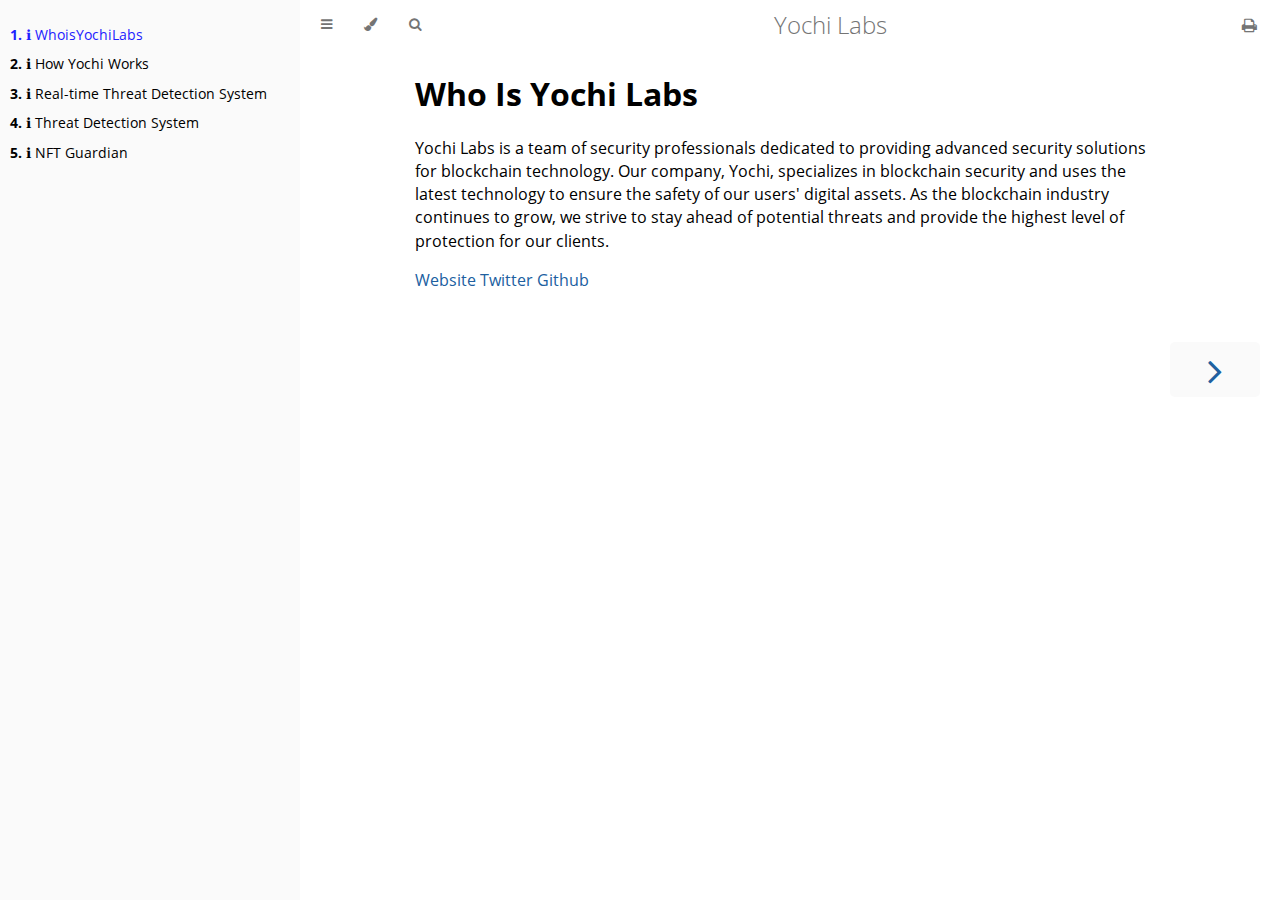
==== docs/index.html @ 5a934651 "rename as docs" ====
<!DOCTYPE HTML>
<html lang="en" class="sidebar-visible no-js light">
    <head>
        <!-- Book generated using mdBook -->
        <meta charset="UTF-8">
        <title>ℹ WhoisYochiLabs - Yochi Labs</title>


        <!-- Custom HTML head -->
        
        <meta name="description" content="">
        <meta name="viewport" content="width=device-width, initial-scale=1">
        <meta name="theme-color" content="#ffffff" />

        <link rel="icon" href="favicon.svg">
        <link rel="shortcut icon" href="favicon.png">
        <link rel="stylesheet" href="css/variables.css">
        <link rel="stylesheet" href="css/general.css">
        <link rel="stylesheet" href="css/chrome.css">
        <link rel="stylesheet" href="css/print.css" media="print">

        <!-- Fonts -->
        <link rel="stylesheet" href="FontAwesome/css/font-awesome.css">
        <link rel="stylesheet" href="fonts/fonts.css">

        <!-- Highlight.js Stylesheets -->
        <link rel="stylesheet" href="highlight.css">
        <link rel="stylesheet" href="tomorrow-night.css">
        <link rel="stylesheet" href="ayu-highlight.css">

        <!-- Custom theme stylesheets -->

    </head>
    <body>
        <!-- Provide site root to javascript -->
        <script>
            var path_to_root = "";
            var default_theme = window.matchMedia("(prefers-color-scheme: dark)").matches ? "navy" : "light";
        </script>

        <!-- Work around some values being stored in localStorage wrapped in quotes -->
        <script>
            try {
                var theme = localStorage.getItem('mdbook-theme');
                var sidebar = localStorage.getItem('mdbook-sidebar');

                if (theme.startsWith('"') && theme.endsWith('"')) {
                    localStorage.setItem('mdbook-theme', theme.slice(1, theme.length - 1));
                }

                if (sidebar.startsWith('"') && sidebar.endsWith('"')) {
                    localStorage.setItem('mdbook-sidebar', sidebar.slice(1, sidebar.length - 1));
                }
            } catch (e) { }
        </script>

        <!-- Set the theme before any content is loaded, prevents flash -->
        <script>
            var theme;
            try { theme = localStorage.getItem('mdbook-theme'); } catch(e) { }
            if (theme === null || theme === undefined) { theme = default_theme; }
            var html = document.querySelector('html');
            html.classList.remove('no-js')
            html.classList.remove('light')
            html.classList.add(theme);
            html.classList.add('js');
        </script>

        <!-- Hide / unhide sidebar before it is displayed -->
        <script>
            var html = document.querySelector('html');
            var sidebar = 'hidden';
            if (document.body.clientWidth >= 1080) {
                try { sidebar = localStorage.getItem('mdbook-sidebar'); } catch(e) { }
                sidebar = sidebar || 'visible';
            }
            html.classList.remove('sidebar-visible');
            html.classList.add("sidebar-" + sidebar);
        </script>

        <nav id="sidebar" class="sidebar" aria-label="Table of contents">
            <div class="sidebar-scrollbox">
                <ol class="chapter"><li class="chapter-item expanded "><a href="WhoIsYoChiLabs.html" class="active"><strong aria-hidden="true">1.</strong> ℹ WhoisYochiLabs</a></li><li class="chapter-item expanded "><a href="HowYochiWorks.html"><strong aria-hidden="true">2.</strong> ℹ How Yochi Works</a></li><li class="chapter-item expanded "><a href="ThreatDetectionSystem.html"><strong aria-hidden="true">3.</strong> ℹ Real-time Threat Detection System</a></li><li class="chapter-item expanded "><a href="ThreatDetectionSystem.html"><strong aria-hidden="true">4.</strong> ℹ Threat Detection System</a></li><li class="chapter-item expanded "><a href="NFTGuardian.html"><strong aria-hidden="true">5.</strong> ℹ NFT Guardian</a></li></ol>
            </div>
            <div id="sidebar-resize-handle" class="sidebar-resize-handle"></div>
        </nav>

        <div id="page-wrapper" class="page-wrapper">

            <div class="page">
                                <div id="menu-bar-hover-placeholder"></div>
                <div id="menu-bar" class="menu-bar sticky bordered">
                    <div class="left-buttons">
                        <button id="sidebar-toggle" class="icon-button" type="button" title="Toggle Table of Contents" aria-label="Toggle Table of Contents" aria-controls="sidebar">
                            <i class="fa fa-bars"></i>
                        </button>
                        <button id="theme-toggle" class="icon-button" type="button" title="Change theme" aria-label="Change theme" aria-haspopup="true" aria-expanded="false" aria-controls="theme-list">
                            <i class="fa fa-paint-brush"></i>
                        </button>
                        <ul id="theme-list" class="theme-popup" aria-label="Themes" role="menu">
                            <li role="none"><button role="menuitem" class="theme" id="light">Light</button></li>
                            <li role="none"><button role="menuitem" class="theme" id="rust">Rust</button></li>
                            <li role="none"><button role="menuitem" class="theme" id="coal">Coal</button></li>
                            <li role="none"><button role="menuitem" class="theme" id="navy">Navy</button></li>
                            <li role="none"><button role="menuitem" class="theme" id="ayu">Ayu</button></li>
                        </ul>
                        <button id="search-toggle" class="icon-button" type="button" title="Search. (Shortkey: s)" aria-label="Toggle Searchbar" aria-expanded="false" aria-keyshortcuts="S" aria-controls="searchbar">
                            <i class="fa fa-search"></i>
                        </button>
                    </div>

                    <h1 class="menu-title">Yochi Labs</h1>

                    <div class="right-buttons">
                        <a href="print.html" title="Print this book" aria-label="Print this book">
                            <i id="print-button" class="fa fa-print"></i>
                        </a>

                    </div>
                </div>

                <div id="search-wrapper" class="hidden">
                    <form id="searchbar-outer" class="searchbar-outer">
                        <input type="search" id="searchbar" name="searchbar" placeholder="Search this book ..." aria-controls="searchresults-outer" aria-describedby="searchresults-header">
                    </form>
                    <div id="searchresults-outer" class="searchresults-outer hidden">
                        <div id="searchresults-header" class="searchresults-header"></div>
                        <ul id="searchresults">
                        </ul>
                    </div>
                </div>

                <!-- Apply ARIA attributes after the sidebar and the sidebar toggle button are added to the DOM -->
                <script>
                    document.getElementById('sidebar-toggle').setAttribute('aria-expanded', sidebar === 'visible');
                    document.getElementById('sidebar').setAttribute('aria-hidden', sidebar !== 'visible');
                    Array.from(document.querySelectorAll('#sidebar a')).forEach(function(link) {
                        link.setAttribute('tabIndex', sidebar === 'visible' ? 0 : -1);
                    });
                </script>

                <div id="content" class="content">
                    <main>
                        <h1 id="who-is-yochi-labs"><a class="header" href="#who-is-yochi-labs">Who Is Yochi Labs</a></h1>
<p>Yochi Labs is a team of security professionals dedicated to providing advanced security solutions for blockchain technology. Our company, Yochi, specializes in blockchain security and uses the latest technology to ensure the safety of our users' digital assets. As the blockchain industry continues to grow, we strive to stay ahead of potential threats and provide the highest level of protection for our clients.</p>
<p><a href="http://www.yochilabs.com">Website</a>
<a href="http://www.yochilabs.com">Twitter</a>
<a href="https://github.com/Yochi-Labs">Github</a></p>

                    </main>

                    <nav class="nav-wrapper" aria-label="Page navigation">
                        <!-- Mobile navigation buttons -->

                            <a rel="next" href="HowYochiWorks.html" class="mobile-nav-chapters next" title="Next chapter" aria-label="Next chapter" aria-keyshortcuts="Right">
                                <i class="fa fa-angle-right"></i>
                            </a>

                        <div style="clear: both"></div>
                    </nav>
                </div>
            </div>

            <nav class="nav-wide-wrapper" aria-label="Page navigation">

                    <a rel="next" href="HowYochiWorks.html" class="nav-chapters next" title="Next chapter" aria-label="Next chapter" aria-keyshortcuts="Right">
                        <i class="fa fa-angle-right"></i>
                    </a>
            </nav>

        </div>




        <script>
            window.playground_copyable = true;
        </script>


        <script src="elasticlunr.min.js"></script>
        <script src="mark.min.js"></script>
        <script src="searcher.js"></script>

        <script src="clipboard.min.js"></script>
        <script src="highlight.js"></script>
        <script src="book.js"></script>

        <!-- Custom JS scripts -->


    </body>
</html>
---- docs/css/variables.css ----
/* Globals */

:root {
    --sidebar-width: 300px;
    --page-padding: 15px;
    --content-max-width: 750px;
    --menu-bar-height: 50px;
    --mono-font: "Source Code Pro", Consolas, "Ubuntu Mono", Menlo, "DejaVu Sans Mono", monospace, monospace;
    --code-font-size: 0.875em /* please adjust the ace font size accordingly in editor.js */
}

/* Themes */

.ayu {
    --bg: hsl(210, 25%, 8%);
    --fg: #c5c5c5;

    --sidebar-bg: #14191f;
    --sidebar-fg: #c8c9db;
    --sidebar-non-existant: #5c6773;
    --sidebar-active: #ffb454;
    --sidebar-spacer: #2d334f;

    --scrollbar: var(--sidebar-fg);

    --icons: #737480;
    --icons-hover: #b7b9cc;

    --links: #0096cf;

    --inline-code-color: #ffb454;

    --theme-popup-bg: #14191f;
    --theme-popup-border: #5c6773;
    --theme-hover: #191f26;

    --quote-bg: hsl(226, 15%, 17%);
    --quote-border: hsl(226, 15%, 22%);

    --table-border-color: hsl(210, 25%, 13%);
    --table-header-bg: hsl(210, 25%, 28%);
    --table-alternate-bg: hsl(210, 25%, 11%);

    --searchbar-border-color: #848484;
    --searchbar-bg: #424242;
    --searchbar-fg: #fff;
    --searchbar-shadow-color: #d4c89f;
    --searchresults-header-fg: #666;
    --searchresults-border-color: #888;
    --searchresults-li-bg: #252932;
    --search-mark-bg: #e3b171;
}

.coal {
    --bg: hsl(200, 7%, 8%);
    --fg: #98a3ad;

    --sidebar-bg: #292c2f;
    --sidebar-fg: #a1adb8;
    --sidebar-non-existant: #505254;
    --sidebar-active: #3473ad;
    --sidebar-spacer: #393939;

    --scrollbar: var(--sidebar-fg);

    --icons: #43484d;
    --icons-hover: #b3c0cc;

    --links: #2b79a2;

    --inline-code-color: #c5c8c6;

    --theme-popup-bg: #141617;
    --theme-popup-border: #43484d;
    --theme-hover: #1f2124;

    --quote-bg: hsl(234, 21%, 18%);
    --quote-border: hsl(234, 21%, 23%);

    --table-border-color: hsl(200, 7%, 13%);
    --table-header-bg: hsl(200, 7%, 28%);
    --table-alternate-bg: hsl(200, 7%, 11%);

    --searchbar-border-color: #aaa;
    --searchbar-bg: #b7b7b7;
    --searchbar-fg: #000;
    --searchbar-shadow-color: #aaa;
    --searchresults-header-fg: #666;
    --searchresults-border-color: #98a3ad;
    --searchresults-li-bg: #2b2b2f;
    --search-mark-bg: #355c7d;
}

.light {
    --bg: hsl(0, 0%, 100%);
    --fg: hsl(0, 0%, 0%);

    --sidebar-bg: #fafafa;
    --sidebar-fg: hsl(0, 0%, 0%);
    --sidebar-non-existant: #aaaaaa;
    --sidebar-active: #1f1fff;
    --sidebar-spacer: #f4f4f4;

    --scrollbar: #8F8F8F;

    --icons: #747474;
    --icons-hover: #000000;

    --links: #20609f;

    --inline-code-color: #301900;

    --theme-popup-bg: #fafafa;
    --theme-popup-border: #cccccc;
    --theme-hover: #e6e6e6;

    --quote-bg: hsl(197, 37%, 96%);
    --quote-border: hsl(197, 37%, 91%);

    --table-border-color: hsl(0, 0%, 95%);
    --table-header-bg: hsl(0, 0%, 80%);
    --table-alternate-bg: hsl(0, 0%, 97%);

    --searchbar-border-color: #aaa;
    --searchbar-bg: #fafafa;
    --searchbar-fg: #000;
    --searchbar-shadow-color: #aaa;
    --searchresults-header-fg: #666;
    --searchresults-border-color: #888;
    --searchresults-li-bg: #e4f2fe;
    --search-mark-bg: #a2cff5;
}

.navy {
    --bg: hsl(226, 23%, 11%);
    --fg: #bcbdd0;

    --sidebar-bg: #282d3f;
    --sidebar-fg: #c8c9db;
    --sidebar-non-existant: #505274;
    --sidebar-active: #2b79a2;
    --sidebar-spacer: #2d334f;

    --scrollbar: var(--sidebar-fg);

    --icons: #737480;
    --icons-hover: #b7b9cc;

    --links: #2b79a2;

    --inline-code-color: #c5c8c6;

    --theme-popup-bg: #161923;
    --theme-popup-border: #737480;
    --theme-hover: #282e40;

    --quote-bg: hsl(226, 15%, 17%);
    --quote-border: hsl(226, 15%, 22%);

    --table-border-color: hsl(226, 23%, 16%);
    --table-header-bg: hsl(226, 23%, 31%);
    --table-alternate-bg: hsl(226, 23%, 14%);

    --searchbar-border-color: #aaa;
    --searchbar-bg: #aeaec6;
    --searchbar-fg: #000;
    --searchbar-shadow-color: #aaa;
    --searchresults-header-fg: #5f5f71;
    --searchresults-border-color: #5c5c68;
    --searchresults-li-bg: #242430;
    --search-mark-bg: #a2cff5;
}

.rust {
    --bg: hsl(60, 9%, 87%);
    --fg: #262625;

    --sidebar-bg: #3b2e2a;
    --sidebar-fg: #c8c9db;
    --sidebar-non-existant: #505254;
    --sidebar-active: #e69f67;
    --sidebar-spacer: #45373a;

    --scrollbar: var(--sidebar-fg);

    --icons: #737480;
    --icons-hover: #262625;

    --links: #2b79a2;

    --inline-code-color: #6e6b5e;

    --theme-popup-bg: #e1e1db;
    --theme-popup-border: #b38f6b;
    --theme-hover: #99908a;

    --quote-bg: hsl(60, 5%, 75%);
    --quote-border: hsl(60, 5%, 70%);

    --table-border-color: hsl(60, 9%, 82%);
    --table-header-bg: #b3a497;
    --table-alternate-bg: hsl(60, 9%, 84%);

    --searchbar-border-color: #aaa;
    --searchbar-bg: #fafafa;
    --searchbar-fg: #000;
    --searchbar-shadow-color: #aaa;
    --searchresults-header-fg: #666;
    --searchresults-border-color: #888;
    --searchresults-li-bg: #dec2a2;
    --search-mark-bg: #e69f67;
}

@media (prefers-color-scheme: dark) {
    .light.no-js {
        --bg: hsl(200, 7%, 8%);
        --fg: #98a3ad;

        --sidebar-bg: #292c2f;
        --sidebar-fg: #a1adb8;
        --sidebar-non-existant: #505254;
        --sidebar-active: #3473ad;
        --sidebar-spacer: #393939;

        --scrollbar: var(--sidebar-fg);

        --icons: #43484d;
        --icons-hover: #b3c0cc;

        --links: #2b79a2;

        --inline-code-color: #c5c8c6;

        --theme-popup-bg: #141617;
        --theme-popup-border: #43484d;
        --theme-hover: #1f2124;

        --quote-bg: hsl(234, 21%, 18%);
        --quote-border: hsl(234, 21%, 23%);

        --table-border-color: hsl(200, 7%, 13%);
        --table-header-bg: hsl(200, 7%, 28%);
        --table-alternate-bg: hsl(200, 7%, 11%);

        --searchbar-border-color: #aaa;
        --searchbar-bg: #b7b7b7;
        --searchbar-fg: #000;
        --searchbar-shadow-color: #aaa;
        --searchresults-header-fg: #666;
        --searchresults-border-color: #98a3ad;
        --searchresults-li-bg: #2b2b2f;
        --search-mark-bg: #355c7d;
    }
}
---- docs/css/general.css ----
/* Base styles and content styles */

@import 'variables.css';

:root {
    /* Browser default font-size is 16px, this way 1 rem = 10px */
    font-size: 62.5%;
}

html {
    font-family: "Open Sans", sans-serif;
    color: var(--fg);
    background-color: var(--bg);
    text-size-adjust: none;
    -webkit-text-size-adjust: none;
}

body {
    margin: 0;
    font-size: 1.6rem;
    overflow-x: hidden;
}

code {
    font-family: var(--mono-font) !important;
    font-size: var(--code-font-size);
}

/* make long words/inline code not x overflow */
main {
    overflow-wrap: break-word;
}

/* make wide tables scroll if they overflow */
.table-wrapper {
    overflow-x: auto;
}

/* Don't change font size in headers. */
h1 code, h2 code, h3 code, h4 code, h5 code, h6 code {
    font-size: unset;
}

.left { float: left; }
.right { float: right; }
.boring { opacity: 0.6; }
.hide-boring .boring { display: none; }
.hidden { display: none !important; }

h2, h3 { margin-top: 2.5em; }
h4, h5 { margin-top: 2em; }

.header + .header h3,
.header + .header h4,
.header + .header h5 {
    margin-top: 1em;
}

h1:target::before,
h2:target::before,
h3:target::before,
h4:target::before,
h5:target::before,
h6:target::before {
    display: inline-block;
    content: "»";
    margin-left: -30px;
    width: 30px;
}

/* This is broken on Safari as of version 14, but is fixed
   in Safari Technology Preview 117 which I think will be Safari 14.2.
   https://bugs.webkit.org/show_bug.cgi?id=218076
*/
:target {
    scroll-margin-top: calc(var(--menu-bar-height) + 0.5em);
}

.page {
    outline: 0;
    padding: 0 var(--page-padding);
    margin-top: calc(0px - var(--menu-bar-height)); /* Compensate for the #menu-bar-hover-placeholder */
}
.page-wrapper {
    box-sizing: border-box;
}
.js:not(.sidebar-resizing) .page-wrapper {
    transition: margin-left 0.3s ease, transform 0.3s ease; /* Animation: slide away */
}

.content {
    overflow-y: auto;
    padding: 0 5px 50px 5px;
}
.content main {
    margin-left: auto;
    margin-right: auto;
    max-width: var(--content-max-width);
}
.content p { line-height: 1.45em; }
.content ol { line-height: 1.45em; }
.content ul { line-height: 1.45em; }
.content a { text-decoration: none; }
.content a:hover { text-decoration: underline; }
.content img, .content video { max-width: 100%; }
.content .header:link,
.content .header:visited {
    color: var(--fg);
}
.content .header:link,
.content .header:visited:hover {
    text-decoration: none;
}

table {
    margin: 0 auto;
    border-collapse: collapse;
}
table td {
    padding: 3px 20px;
    border: 1px var(--table-border-color) solid;
}
table thead {
    background: var(--table-header-bg);
}
table thead td {
    font-weight: 700;
    border: none;
}
table thead th {
    padding: 3px 20px;
}
table thead tr {
    border: 1px var(--table-header-bg) solid;
}
/* Alternate background colors for rows */
table tbody tr:nth-child(2n) {
    background: var(--table-alternate-bg);
}


blockquote {
    margin: 20px 0;
    padding: 0 20px;
    color: var(--fg);
    background-color: var(--quote-bg);
    border-top: .1em solid var(--quote-border);
    border-bottom: .1em solid var(--quote-border);
}

kbd {
    background-color: var(--table-border-color);
    border-radius: 4px;
    border: solid 1px var(--theme-popup-border);
    box-shadow: inset 0 -1px 0 var(--theme-hover);
    display: inline-block;
    font-size: var(--code-font-size);
    font-family: var(--mono-font);
    line-height: 10px;
    padding: 4px 5px;
    vertical-align: middle;
}

:not(.footnote-definition) + .footnote-definition,
.footnote-definition + :not(.footnote-definition) {
    margin-top: 2em;
}
.footnote-definition {
    font-size: 0.9em;
    margin: 0.5em 0;
}
.footnote-definition p {
    display: inline;
}

.tooltiptext {
    position: absolute;
    visibility: hidden;
    color: #fff;
    background-color: #333;
    transform: translateX(-50%); /* Center by moving tooltip 50% of its width left */
    left: -8px; /* Half of the width of the icon */
    top: -35px;
    font-size: 0.8em;
    text-align: center;
    border-radius: 6px;
    padding: 5px 8px;
    margin: 5px;
    z-index: 1000;
}
.tooltipped .tooltiptext {
    visibility: visible;
}

.chapter li.part-title {
    color: var(--sidebar-fg);
    margin: 5px 0px;
    font-weight: bold;
}

.result-no-output {
    font-style: italic;
}
---- docs/css/chrome.css ----
/* CSS for UI elements (a.k.a. chrome) */

@import 'variables.css';

::-webkit-scrollbar {
    background: var(--bg);
}
::-webkit-scrollbar-thumb {
    background: var(--scrollbar);
}
html {
    scrollbar-color: var(--scrollbar) var(--bg);
}
#searchresults a,
.content a:link,
a:visited,
a > .hljs {
    color: var(--links);
}

/* Menu Bar */

#menu-bar,
#menu-bar-hover-placeholder {
    z-index: 101;
    margin: auto calc(0px - var(--page-padding));
}
#menu-bar {
    position: relative;
    display: flex;
    flex-wrap: wrap;
    background-color: var(--bg);
    border-bottom-color: var(--bg);
    border-bottom-width: 1px;
    border-bottom-style: solid;
}
#menu-bar.sticky,
.js #menu-bar-hover-placeholder:hover + #menu-bar,
.js #menu-bar:hover,
.js.sidebar-visible #menu-bar {
    position: -webkit-sticky;
    position: sticky;
    top: 0 !important;
}
#menu-bar-hover-placeholder {
    position: sticky;
    position: -webkit-sticky;
    top: 0;
    height: var(--menu-bar-height);
}
#menu-bar.bordered {
    border-bottom-color: var(--table-border-color);
}
#menu-bar i, #menu-bar .icon-button {
    position: relative;
    padding: 0 8px;
    z-index: 10;
    line-height: var(--menu-bar-height);
    cursor: pointer;
    transition: color 0.5s;
}
@media only screen and (max-width: 420px) {
    #menu-bar i, #menu-bar .icon-button {
        padding: 0 5px;
    }
}

.icon-button {
    border: none;
    background: none;
    padding: 0;
    color: inherit;
}
.icon-button i {
    margin: 0;
}

.right-buttons {
    margin: 0 15px;
}
.right-buttons a {
    text-decoration: none;
}

.left-buttons {
    display: flex;
    margin: 0 5px;
}
.no-js .left-buttons {
    display: none;
}

.menu-title {
    display: inline-block;
    font-weight: 200;
    font-size: 2.4rem;
    line-height: var(--menu-bar-height);
    text-align: center;
    margin: 0;
    flex: 1;
    white-space: nowrap;
    overflow: hidden;
    text-overflow: ellipsis;
}
.js .menu-title {
    cursor: pointer;
}

.menu-bar,
.menu-bar:visited,
.nav-chapters,
.nav-chapters:visited,
.mobile-nav-chapters,
.mobile-nav-chapters:visited,
.menu-bar .icon-button,
.menu-bar a i {
    color: var(--icons);
}

.menu-bar i:hover,
.menu-bar .icon-button:hover,
.nav-chapters:hover,
.mobile-nav-chapters i:hover {
    color: var(--icons-hover);
}

/* Nav Icons */

.nav-chapters {
    font-size: 2.5em;
    text-align: center;
    text-decoration: none;

    position: fixed;
    top: 0;
    bottom: 0;
    margin: 0;
    max-width: 150px;
    min-width: 90px;

    display: flex;
    justify-content: center;
    align-content: center;
    flex-direction: column;

    transition: color 0.5s, background-color 0.5s;
}

.nav-chapters:hover {
    text-decoration: none;
    background-color: var(--theme-hover);
    transition: background-color 0.15s, color 0.15s;
}

.nav-wrapper {
    margin-top: 50px;
    display: none;
}

.mobile-nav-chapters {
    font-size: 2.5em;
    text-align: center;
    text-decoration: none;
    width: 90px;
    border-radius: 5px;
    background-color: var(--sidebar-bg);
}

.previous {
    float: left;
}

.next {
    float: right;
    right: var(--page-padding);
}

@media only screen and (max-width: 1080px) {
    .nav-wide-wrapper { display: none; }
    .nav-wrapper { display: block; }
}

@media only screen and (max-width: 1380px) {
    .sidebar-visible .nav-wide-wrapper { display: none; }
    .sidebar-visible .nav-wrapper { display: block; }
}

/* Inline code */

:not(pre) > .hljs {
    display: inline;
    padding: 0.1em 0.3em;
    border-radius: 3px;
}

:not(pre):not(a) > .hljs {
    color: var(--inline-code-color);
    overflow-x: initial;
}

a:hover > .hljs {
    text-decoration: underline;
}

pre {
    position: relative;
}
pre > .buttons {
    position: absolute;
    z-index: 100;
    right: 0px;
    top: 2px;
    margin: 0px;
    padding: 2px 0px;

    color: var(--sidebar-fg);
    cursor: pointer;
    visibility: hidden;
    opacity: 0;
    transition: visibility 0.1s linear, opacity 0.1s linear;
}
pre:hover > .buttons {
    visibility: visible;
    opacity: 1
}
pre > .buttons :hover {
    color: var(--sidebar-active);
    border-color: var(--icons-hover);
    background-color: var(--theme-hover);
}
pre > .buttons i {
    margin-left: 8px;
}
pre > .buttons button {
    cursor: inherit;
    margin: 0px 5px;
    padding: 3px 5px;
    font-size: 14px;

    border-style: solid;
    border-width: 1px;
    border-radius: 4px;
    border-color: var(--icons);
    background-color: var(--theme-popup-bg);
    transition: 100ms;
    transition-property: color,border-color,background-color;
    color: var(--icons);
}
@media (pointer: coarse) {
    pre > .buttons button {
        /* On mobile, make it easier to tap buttons. */
        padding: 0.3rem 1rem;
    }
}
pre > code {
    padding: 1rem;
}

/* FIXME: ACE editors overlap their buttons because ACE does absolute
   positioning within the code block which breaks padding. The only solution I
   can think of is to move the padding to the outer pre tag (or insert a div
   wrapper), but that would require fixing a whole bunch of CSS rules.
*/
.hljs.ace_editor {
  padding: 0rem 0rem;
}

pre > .result {
    margin-top: 10px;
}

/* Search */

#searchresults a {
    text-decoration: none;
}

mark {
    border-radius: 2px;
    padding: 0 3px 1px 3px;
    margin: 0 -3px -1px -3px;
    background-color: var(--search-mark-bg);
    transition: background-color 300ms linear;
    cursor: pointer;
}

mark.fade-out {
    background-color: rgba(0,0,0,0) !important;
    cursor: auto;
}

.searchbar-outer {
    margin-left: auto;
    margin-right: auto;
    max-width: var(--content-max-width);
}

#searchbar {
    width: 100%;
    margin: 5px auto 0px auto;
    padding: 10px 16px;
    transition: box-shadow 300ms ease-in-out;
    border: 1px solid var(--searchbar-border-color);
    border-radius: 3px;
    background-color: var(--searchbar-bg);
    color: var(--searchbar-fg);
}
#searchbar:focus,
#searchbar.active {
    box-shadow: 0 0 3px var(--searchbar-shadow-color);
}

.searchresults-header {
    font-weight: bold;
    font-size: 1em;
    padding: 18px 0 0 5px;
    color: var(--searchresults-header-fg);
}

.searchresults-outer {
    margin-left: auto;
    margin-right: auto;
    max-width: var(--content-max-width);
    border-bottom: 1px dashed var(--searchresults-border-color);
}

ul#searchresults {
    list-style: none;
    padding-left: 20px;
}
ul#searchresults li {
    margin: 10px 0px;
    padding: 2px;
    border-radius: 2px;
}
ul#searchresults li.focus {
    background-color: var(--searchresults-li-bg);
}
ul#searchresults span.teaser {
    display: block;
    clear: both;
    margin: 5px 0 0 20px;
    font-size: 0.8em;
}
ul#searchresults span.teaser em {
    font-weight: bold;
    font-style: normal;
}

/* Sidebar */

.sidebar {
    position: fixed;
    left: 0;
    top: 0;
    bottom: 0;
    width: var(--sidebar-width);
    font-size: 0.875em;
    box-sizing: border-box;
    -webkit-overflow-scrolling: touch;
    overscroll-behavior-y: contain;
    background-color: var(--sidebar-bg);
    color: var(--sidebar-fg);
}
.sidebar-resizing {
    -moz-user-select: none;
    -webkit-user-select: none;
    -ms-user-select: none;
    user-select: none;
}
.js:not(.sidebar-resizing) .sidebar {
    transition: transform 0.3s; /* Animation: slide away */
}
.sidebar code {
    line-height: 2em;
}
.sidebar .sidebar-scrollbox {
    overflow-y: auto;
    position: absolute;
    top: 0;
    bottom: 0;
    left: 0;
    right: 0;
    padding: 10px 10px;
}
.sidebar .sidebar-resize-handle {
    position: absolute;
    cursor: col-resize;
    width: 0;
    right: 0;
    top: 0;
    bottom: 0;
}
.js .sidebar .sidebar-resize-handle {
    cursor: col-resize;
    width: 5px;
}
.sidebar-hidden .sidebar {
    transform: translateX(calc(0px - var(--sidebar-width)));
}
.sidebar::-webkit-scrollbar {
    background: var(--sidebar-bg);
}
.sidebar::-webkit-scrollbar-thumb {
    background: var(--scrollbar);
}

.sidebar-visible .page-wrapper {
    transform: translateX(var(--sidebar-width));
}
@media only screen and (min-width: 620px) {
    .sidebar-visible .page-wrapper {
        transform: none;
        margin-left: var(--sidebar-width);
    }
}

.chapter {
    list-style: none outside none;
    padding-left: 0;
    line-height: 2.2em;
}

.chapter ol {
    width: 100%;
}

.chapter li {
    display: flex;
    color: var(--sidebar-non-existant);
}
.chapter li a {
    display: block;
    padding: 0;
    text-decoration: none;
    color: var(--sidebar-fg);
}

.chapter li a:hover {
    color: var(--sidebar-active);
}

.chapter li a.active {
    color: var(--sidebar-active);
}

.chapter li > a.toggle {
    cursor: pointer;
    display: block;
    margin-left: auto;
    padding: 0 10px;
    user-select: none;
    opacity: 0.68;
}

.chapter li > a.toggle div {
    transition: transform 0.5s;
}

/* collapse the section */
.chapter li:not(.expanded) + li > ol {
    display: none;
}

.chapter li.chapter-item {
    line-height: 1.5em;
    margin-top: 0.6em;
}

.chapter li.expanded > a.toggle div {
    transform: rotate(90deg);
}

.spacer {
    width: 100%;
    height: 3px;
    margin: 5px 0px;
}
.chapter .spacer {
    background-color: var(--sidebar-spacer);
}

@media (-moz-touch-enabled: 1), (pointer: coarse) {
    .chapter li a { padding: 5px 0; }
    .spacer { margin: 10px 0; }
}

.section {
    list-style: none outside none;
    padding-left: 20px;
    line-height: 1.9em;
}

/* Theme Menu Popup */

.theme-popup {
    position: absolute;
    left: 10px;
    top: var(--menu-bar-height);
    z-index: 1000;
    border-radius: 4px;
    font-size: 0.7em;
    color: var(--fg);
    background: var(--theme-popup-bg);
    border: 1px solid var(--theme-popup-border);
    margin: 0;
    padding: 0;
    list-style: none;
    display: none;
    /* Don't let the children's background extend past the rounded corners. */
    overflow: hidden;
}
.theme-popup .default {
    color: var(--icons);
}
.theme-popup .theme {
    width: 100%;
    border: 0;
    margin: 0;
    padding: 2px 20px;
    line-height: 25px;
    white-space: nowrap;
    text-align: left;
    cursor: pointer;
    color: inherit;
    background: inherit;
    font-size: inherit;
}
.theme-popup .theme:hover {
    background-color: var(--theme-hover);
}

.theme-selected::before {
    display: inline-block;
    content: "✓";
    margin-left: -14px;
    width: 14px;
}
---- docs/css/print.css ----
#sidebar,
#menu-bar,
.nav-chapters,
.mobile-nav-chapters {
    display: none;
}

#page-wrapper.page-wrapper {
    transform: none;
    margin-left: 0px;
    overflow-y: initial;
}

#content {
    max-width: none;
    margin: 0;
    padding: 0;
}

.page {
    overflow-y: initial;
}

code {
    background-color: #666666;
    border-radius: 5px;

    /* Force background to be printed in Chrome */
    -webkit-print-color-adjust: exact;
}

pre > .buttons {
    z-index: 2;
}

a, a:visited, a:active, a:hover {
    color: #4183c4;
    text-decoration: none;
}

h1, h2, h3, h4, h5, h6 {
    page-break-inside: avoid;
    page-break-after: avoid;
}

pre, code {
    page-break-inside: avoid;
    white-space: pre-wrap;
}

.fa {
    display: none !important;
}
---- docs/fonts/fonts.css ----
/* Open Sans is licensed under the Apache License, Version 2.0. See http://www.apache.org/licenses/LICENSE-2.0 */
/* Source Code Pro is under the Open Font License. See https://scripts.sil.org/cms/scripts/page.php?site_id=nrsi&id=OFL */

/* open-sans-300 - latin_vietnamese_latin-ext_greek-ext_greek_cyrillic-ext_cyrillic */
@font-face {
  font-family: 'Open Sans';
  font-style: normal;
  font-weight: 300;
  src: local('Open Sans Light'), local('OpenSans-Light'),
       url('open-sans-v17-all-charsets-300.woff2') format('woff2');
}

/* open-sans-300italic - latin_vietnamese_latin-ext_greek-ext_greek_cyrillic-ext_cyrillic */
@font-face {
  font-family: 'Open Sans';
  font-style: italic;
  font-weight: 300;
  src: local('Open Sans Light Italic'), local('OpenSans-LightItalic'),
       url('open-sans-v17-all-charsets-300italic.woff2') format('woff2');
}

/* open-sans-regular - latin_vietnamese_latin-ext_greek-ext_greek_cyrillic-ext_cyrillic */
@font-face {
  font-family: 'Open Sans';
  font-style: normal;
  font-weight: 400;
  src: local('Open Sans Regular'), local('OpenSans-Regular'),
       url('open-sans-v17-all-charsets-regular.woff2') format('woff2');
}

/* open-sans-italic - latin_vietnamese_latin-ext_greek-ext_greek_cyrillic-ext_cyrillic */
@font-face {
  font-family: 'Open Sans';
  font-style: italic;
  font-weight: 400;
  src: local('Open Sans Italic'), local('OpenSans-Italic'),
       url('open-sans-v17-all-charsets-italic.woff2') format('woff2');
}

/* open-sans-600 - latin_vietnamese_latin-ext_greek-ext_greek_cyrillic-ext_cyrillic */
@font-face {
  font-family: 'Open Sans';
  font-style: normal;
  font-weight: 600;
  src: local('Open Sans SemiBold'), local('OpenSans-SemiBold'),
       url('open-sans-v17-all-charsets-600.woff2') format('woff2');
}

/* open-sans-600italic - latin_vietnamese_latin-ext_greek-ext_greek_cyrillic-ext_cyrillic */
@font-face {
  font-family: 'Open Sans';
  font-style: italic;
  font-weight: 600;
  src: local('Open Sans SemiBold Italic'), local('OpenSans-SemiBoldItalic'),
       url('open-sans-v17-all-charsets-600italic.woff2') format('woff2');
}

/* open-sans-700 - latin_vietnamese_latin-ext_greek-ext_greek_cyrillic-ext_cyrillic */
@font-face {
  font-family: 'Open Sans';
  font-style: normal;
  font-weight: 700;
  src: local('Open Sans Bold'), local('OpenSans-Bold'),
       url('open-sans-v17-all-charsets-700.woff2') format('woff2');
}

/* open-sans-700italic - latin_vietnamese_latin-ext_greek-ext_greek_cyrillic-ext_cyrillic */
@font-face {
  font-family: 'Open Sans';
  font-style: italic;
  font-weight: 700;
  src: local('Open Sans Bold Italic'), local('OpenSans-BoldItalic'),
       url('open-sans-v17-all-charsets-700italic.woff2') format('woff2');
}

/* open-sans-800 - latin_vietnamese_latin-ext_greek-ext_greek_cyrillic-ext_cyrillic */
@font-face {
  font-family: 'Open Sans';
  font-style: normal;
  font-weight: 800;
  src: local('Open Sans ExtraBold'), local('OpenSans-ExtraBold'),
       url('open-sans-v17-all-charsets-800.woff2') format('woff2');
}

/* open-sans-800italic - latin_vietnamese_latin-ext_greek-ext_greek_cyrillic-ext_cyrillic */
@font-face {
  font-family: 'Open Sans';
  font-style: italic;
  font-weight: 800;
  src: local('Open Sans ExtraBold Italic'), local('OpenSans-ExtraBoldItalic'),
       url('open-sans-v17-all-charsets-800italic.woff2') format('woff2');
}

/* source-code-pro-500 - latin_vietnamese_latin-ext_greek_cyrillic-ext_cyrillic */
@font-face {
  font-family: 'Source Code Pro';
  font-style: normal;
  font-weight: 500;
  src: url('source-code-pro-v11-all-charsets-500.woff2') format('woff2');
}
---- docs/highlight.css ----
/*
 * An increased contrast highlighting scheme loosely based on the
 * "Base16 Atelier Dune Light" theme by Bram de Haan
 * (http://atelierbram.github.io/syntax-highlighting/atelier-schemes/dune)
 * Original Base16 color scheme by Chris Kempson
 * (https://github.com/chriskempson/base16)
 */

/* Comment */
.hljs-comment,
.hljs-quote {
  color: #575757;
}

/* Red */
.hljs-variable,
.hljs-template-variable,
.hljs-attribute,
.hljs-tag,
.hljs-name,
.hljs-regexp,
.hljs-link,
.hljs-name,
.hljs-selector-id,
.hljs-selector-class {
  color: #d70025;
}

/* Orange */
.hljs-number,
.hljs-meta,
.hljs-built_in,
.hljs-builtin-name,
.hljs-literal,
.hljs-type,
.hljs-params {
  color: #b21e00;
}

/* Green */
.hljs-string,
.hljs-symbol,
.hljs-bullet {
  color: #008200;
}

/* Blue */
.hljs-title,
.hljs-section {
  color: #0030f2;
}

/* Purple */
.hljs-keyword,
.hljs-selector-tag {
  color: #9d00ec;
}

.hljs {
  display: block;
  overflow-x: auto;
  background: #f6f7f6;
  color: #000;
}

.hljs-emphasis {
  font-style: italic;
}

.hljs-strong {
  font-weight: bold;
}

.hljs-addition {
  color: #22863a;
  background-color: #f0fff4;
}

.hljs-deletion {
  color: #b31d28;
  background-color: #ffeef0;
}
---- docs/tomorrow-night.css ----
/* Tomorrow Night Theme */
/* http://jmblog.github.com/color-themes-for-google-code-highlightjs */
/* Original theme - https://github.com/chriskempson/tomorrow-theme */
/* http://jmblog.github.com/color-themes-for-google-code-highlightjs */

/* Tomorrow Comment */
.hljs-comment {
  color: #969896;
}

/* Tomorrow Red */
.hljs-variable,
.hljs-attribute,
.hljs-tag,
.hljs-regexp,
.ruby .hljs-constant,
.xml .hljs-tag .hljs-title,
.xml .hljs-pi,
.xml .hljs-doctype,
.html .hljs-doctype,
.css .hljs-id,
.css .hljs-class,
.css .hljs-pseudo {
  color: #cc6666;
}

/* Tomorrow Orange */
.hljs-number,
.hljs-preprocessor,
.hljs-pragma,
.hljs-built_in,
.hljs-literal,
.hljs-params,
.hljs-constant {
  color: #de935f;
}

/* Tomorrow Yellow */
.ruby .hljs-class .hljs-title,
.css .hljs-rule .hljs-attribute {
  color: #f0c674;
}

/* Tomorrow Green */
.hljs-string,
.hljs-value,
.hljs-inheritance,
.hljs-header,
.hljs-name,
.ruby .hljs-symbol,
.xml .hljs-cdata {
  color: #b5bd68;
}

/* Tomorrow Aqua */
.hljs-title,
.css .hljs-hexcolor {
  color: #8abeb7;
}

/* Tomorrow Blue */
.hljs-function,
.python .hljs-decorator,
.python .hljs-title,
.ruby .hljs-function .hljs-title,
.ruby .hljs-title .hljs-keyword,
.perl .hljs-sub,
.javascript .hljs-title,
.coffeescript .hljs-title {
  color: #81a2be;
}

/* Tomorrow Purple */
.hljs-keyword,
.javascript .hljs-function {
  color: #b294bb;
}

.hljs {
  display: block;
  overflow-x: auto;
  background: #1d1f21;
  color: #c5c8c6;
}

.coffeescript .javascript,
.javascript .xml,
.tex .hljs-formula,
.xml .javascript,
.xml .vbscript,
.xml .css,
.xml .hljs-cdata {
  opacity: 0.5;
}

.hljs-addition {
  color: #718c00;
}

.hljs-deletion {
  color: #c82829;
}
---- docs/ayu-highlight.css ----
/*
Based off of the Ayu theme
Original by Dempfi (https://github.com/dempfi/ayu)
*/

.hljs {
  display: block;
  overflow-x: auto;
  background: #191f26;
  color: #e6e1cf;
}

.hljs-comment,
.hljs-quote {
  color: #5c6773;
  font-style: italic;
}

.hljs-variable,
.hljs-template-variable,
.hljs-attribute,
.hljs-attr,
.hljs-regexp,
.hljs-link,
.hljs-selector-id,
.hljs-selector-class {
  color: #ff7733;
}

.hljs-number,
.hljs-meta,
.hljs-builtin-name,
.hljs-literal,
.hljs-type,
.hljs-params {
  color: #ffee99;
}

.hljs-string,
.hljs-bullet {
  color: #b8cc52;
}

.hljs-title,
.hljs-built_in,
.hljs-section {
  color: #ffb454;
}

.hljs-keyword,
.hljs-selector-tag,
.hljs-symbol {
  color: #ff7733;
}

.hljs-name {
    color: #36a3d9;
}

.hljs-tag {
    color: #00568d;
}

.hljs-emphasis {
  font-style: italic;
}

.hljs-strong {
  font-weight: bold;
}

.hljs-addition {
  color: #91b362;
}

.hljs-deletion {
  color: #d96c75;
}
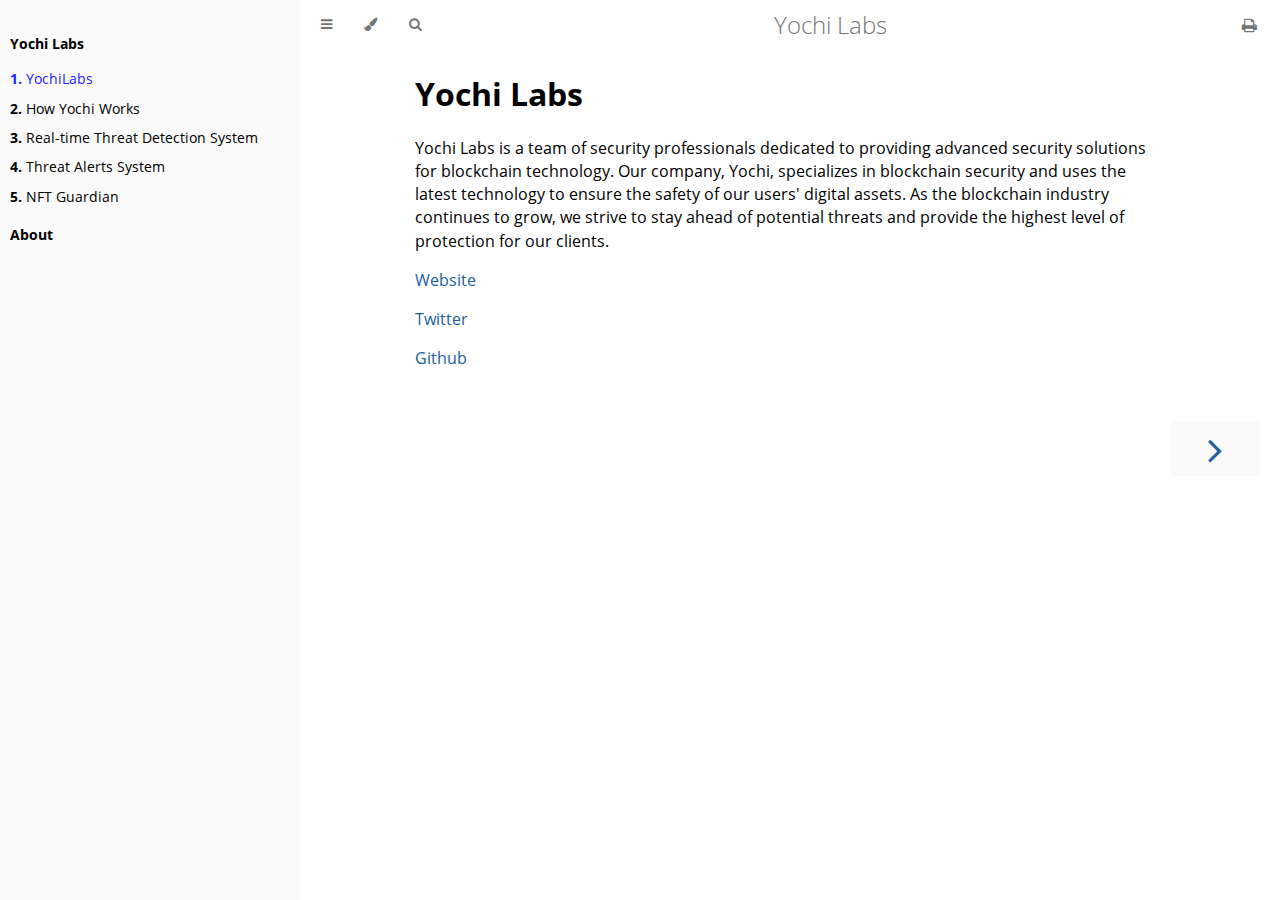
==== commit 5f40bc0e: "add ThreatAlertSystem" ====
--- a/docs/index.html
+++ b/docs/index.html
@@ -3,7 +3,7 @@
     <head>
         <!-- Book generated using mdBook -->
         <meta charset="UTF-8">
-        <title>ℹ WhoisYochiLabs - Yochi Labs</title>
+        <title>YochiLabs - Yochi Labs</title>
 
 
         <!-- Custom HTML head -->
@@ -80,7 +80,7 @@
 
         <nav id="sidebar" class="sidebar" aria-label="Table of contents">
             <div class="sidebar-scrollbox">
-                <ol class="chapter"><li class="chapter-item expanded "><a href="WhoIsYoChiLabs.html" class="active"><strong aria-hidden="true">1.</strong> ℹ WhoisYochiLabs</a></li><li class="chapter-item expanded "><a href="HowYochiWorks.html"><strong aria-hidden="true">2.</strong> ℹ How Yochi Works</a></li><li class="chapter-item expanded "><a href="ThreatDetectionSystem.html"><strong aria-hidden="true">3.</strong> ℹ Real-time Threat Detection System</a></li><li class="chapter-item expanded "><a href="ThreatDetectionSystem.html"><strong aria-hidden="true">4.</strong> ℹ Threat Detection System</a></li><li class="chapter-item expanded "><a href="NFTGuardian.html"><strong aria-hidden="true">5.</strong> ℹ NFT Guardian</a></li></ol>
+                <ol class="chapter"><li class="chapter-item expanded affix "><li class="part-title">Yochi Labs</li><li class="chapter-item expanded "><a href="WhoIsYoChiLabs.html" class="active"><strong aria-hidden="true">1.</strong> YochiLabs</a></li><li class="chapter-item expanded "><a href="HowYochiWorks.html"><strong aria-hidden="true">2.</strong> How Yochi Works</a></li><li class="chapter-item expanded "><a href="ThreatDetectionSystem.html"><strong aria-hidden="true">3.</strong> Real-time Threat Detection System</a></li><li class="chapter-item expanded "><a href="ThreatAlertsSystem.html"><strong aria-hidden="true">4.</strong> Threat Alerts System</a></li><li class="chapter-item expanded "><a href="NFTGuardian.html"><strong aria-hidden="true">5.</strong> NFT Guardian</a></li><li class="chapter-item expanded affix "><li class="part-title">About</li></ol>
             </div>
             <div id="sidebar-resize-handle" class="sidebar-resize-handle"></div>
         </nav>
@@ -141,11 +141,11 @@
 
                 <div id="content" class="content">
                     <main>
-                        <h1 id="who-is-yochi-labs"><a class="header" href="#who-is-yochi-labs">Who Is Yochi Labs</a></h1>
+                        <h1 id="yochi-labs"><a class="header" href="#yochi-labs">Yochi Labs</a></h1>
 <p>Yochi Labs is a team of security professionals dedicated to providing advanced security solutions for blockchain technology. Our company, Yochi, specializes in blockchain security and uses the latest technology to ensure the safety of our users' digital assets. As the blockchain industry continues to grow, we strive to stay ahead of potential threats and provide the highest level of protection for our clients.</p>
-<p><a href="http://www.yochilabs.com">Website</a>
-<a href="http://www.yochilabs.com">Twitter</a>
-<a href="https://github.com/Yochi-Labs">Github</a></p>
+<p><a href="http://www.yochilabs.com">Website</a></p>
+<p><a href="http://www.yochilabs.com">Twitter</a></p>
+<p><a href="https://github.com/Yochi-Labs">Github</a></p>
 
                     </main>
 
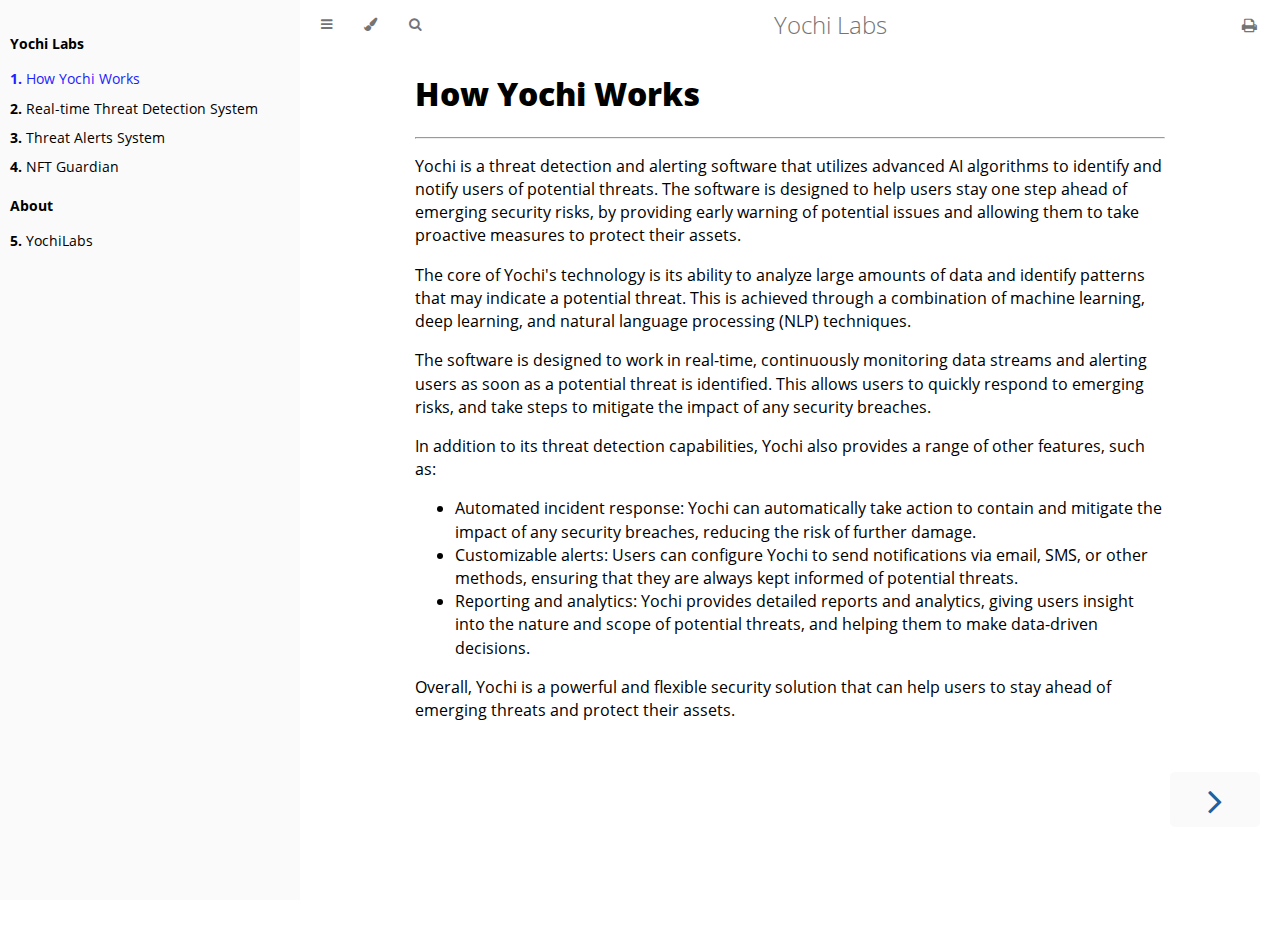
==== commit f1c31872: "update index" ====
--- a/docs/index.html
+++ b/docs/index.html
@@ -3,7 +3,7 @@
     <head>
         <!-- Book generated using mdBook -->
         <meta charset="UTF-8">
-        <title>YochiLabs - Yochi Labs</title>
+        <title>How Yochi Works - Yochi Labs</title>
 
 
         <!-- Custom HTML head -->
@@ -80,7 +80,7 @@
 
         <nav id="sidebar" class="sidebar" aria-label="Table of contents">
             <div class="sidebar-scrollbox">
-                <ol class="chapter"><li class="chapter-item expanded affix "><li class="part-title">Yochi Labs</li><li class="chapter-item expanded "><a href="WhoIsYoChiLabs.html" class="active"><strong aria-hidden="true">1.</strong> YochiLabs</a></li><li class="chapter-item expanded "><a href="HowYochiWorks.html"><strong aria-hidden="true">2.</strong> How Yochi Works</a></li><li class="chapter-item expanded "><a href="ThreatDetectionSystem.html"><strong aria-hidden="true">3.</strong> Real-time Threat Detection System</a></li><li class="chapter-item expanded "><a href="ThreatAlertsSystem.html"><strong aria-hidden="true">4.</strong> Threat Alerts System</a></li><li class="chapter-item expanded "><a href="NFTGuardian.html"><strong aria-hidden="true">5.</strong> NFT Guardian</a></li><li class="chapter-item expanded affix "><li class="part-title">About</li></ol>
+                <ol class="chapter"><li class="chapter-item expanded affix "><li class="part-title">Yochi Labs</li><li class="chapter-item expanded "><a href="HowYochiWorks.html" class="active"><strong aria-hidden="true">1.</strong> How Yochi Works</a></li><li class="chapter-item expanded "><a href="ThreatDetectionSystem.html"><strong aria-hidden="true">2.</strong> Real-time Threat Detection System</a></li><li class="chapter-item expanded "><a href="ThreatAlertsSystem.html"><strong aria-hidden="true">3.</strong> Threat Alerts System</a></li><li class="chapter-item expanded "><a href="NFTGuardian.html"><strong aria-hidden="true">4.</strong> NFT Guardian</a></li><li class="chapter-item expanded affix "><li class="part-title">About</li><li class="chapter-item expanded "><a href="WhoIsYoChiLabs.html"><strong aria-hidden="true">5.</strong> YochiLabs</a></li></ol>
             </div>
             <div id="sidebar-resize-handle" class="sidebar-resize-handle"></div>
         </nav>
@@ -141,18 +141,25 @@
 
                 <div id="content" class="content">
                     <main>
-                        <h1 id="yochi-labs"><a class="header" href="#yochi-labs">Yochi Labs</a></h1>
-<p>Yochi Labs is a team of security professionals dedicated to providing advanced security solutions for blockchain technology. Our company, Yochi, specializes in blockchain security and uses the latest technology to ensure the safety of our users' digital assets. As the blockchain industry continues to grow, we strive to stay ahead of potential threats and provide the highest level of protection for our clients.</p>
-<p><a href="http://www.yochilabs.com">Website</a></p>
-<p><a href="http://www.yochilabs.com">Twitter</a></p>
-<p><a href="https://github.com/Yochi-Labs">Github</a></p>
+                        <h1 id="how-yochi-works"><a class="header" href="#how-yochi-works"><strong>How Yochi Works</strong></a></h1>
+<hr />
+<p>Yochi is a threat detection and alerting software that utilizes advanced AI algorithms to identify and notify users of potential threats. The software is designed to help users stay one step ahead of emerging security risks, by providing early warning of potential issues and allowing them to take proactive measures to protect their assets.</p>
+<p>The core of Yochi's technology is its ability to analyze large amounts of data and identify patterns that may indicate a potential threat. This is achieved through a combination of machine learning, deep learning, and natural language processing (NLP) techniques.</p>
+<p>The software is designed to work in real-time, continuously monitoring data streams and alerting users as soon as a potential threat is identified. This allows users to quickly respond to emerging risks, and take steps to mitigate the impact of any security breaches.</p>
+<p>In addition to its threat detection capabilities, Yochi also provides a range of other features, such as:</p>
+<ul>
+<li>Automated incident response: Yochi can automatically take action to contain and mitigate the impact of any security breaches, reducing the risk of further damage.</li>
+<li>Customizable alerts: Users can configure Yochi to send notifications via email, SMS, or other methods, ensuring that they are always kept informed of potential threats.</li>
+<li>Reporting and analytics: Yochi provides detailed reports and analytics, giving users insight into the nature and scope of potential threats, and helping them to make data-driven decisions.</li>
+</ul>
+<p>Overall, Yochi is a powerful and flexible security solution that can help users to stay ahead of emerging threats and protect their assets.</p>
 
                     </main>
 
                     <nav class="nav-wrapper" aria-label="Page navigation">
                         <!-- Mobile navigation buttons -->
 
-                            <a rel="next" href="HowYochiWorks.html" class="mobile-nav-chapters next" title="Next chapter" aria-label="Next chapter" aria-keyshortcuts="Right">
+                            <a rel="next" href="ThreatDetectionSystem.html" class="mobile-nav-chapters next" title="Next chapter" aria-label="Next chapter" aria-keyshortcuts="Right">
                                 <i class="fa fa-angle-right"></i>
                             </a>
 
@@ -163,7 +170,7 @@
 
             <nav class="nav-wide-wrapper" aria-label="Page navigation">
 
-                    <a rel="next" href="HowYochiWorks.html" class="nav-chapters next" title="Next chapter" aria-label="Next chapter" aria-keyshortcuts="Right">
+                    <a rel="next" href="ThreatDetectionSystem.html" class="nav-chapters next" title="Next chapter" aria-label="Next chapter" aria-keyshortcuts="Right">
                         <i class="fa fa-angle-right"></i>
                     </a>
             </nav>
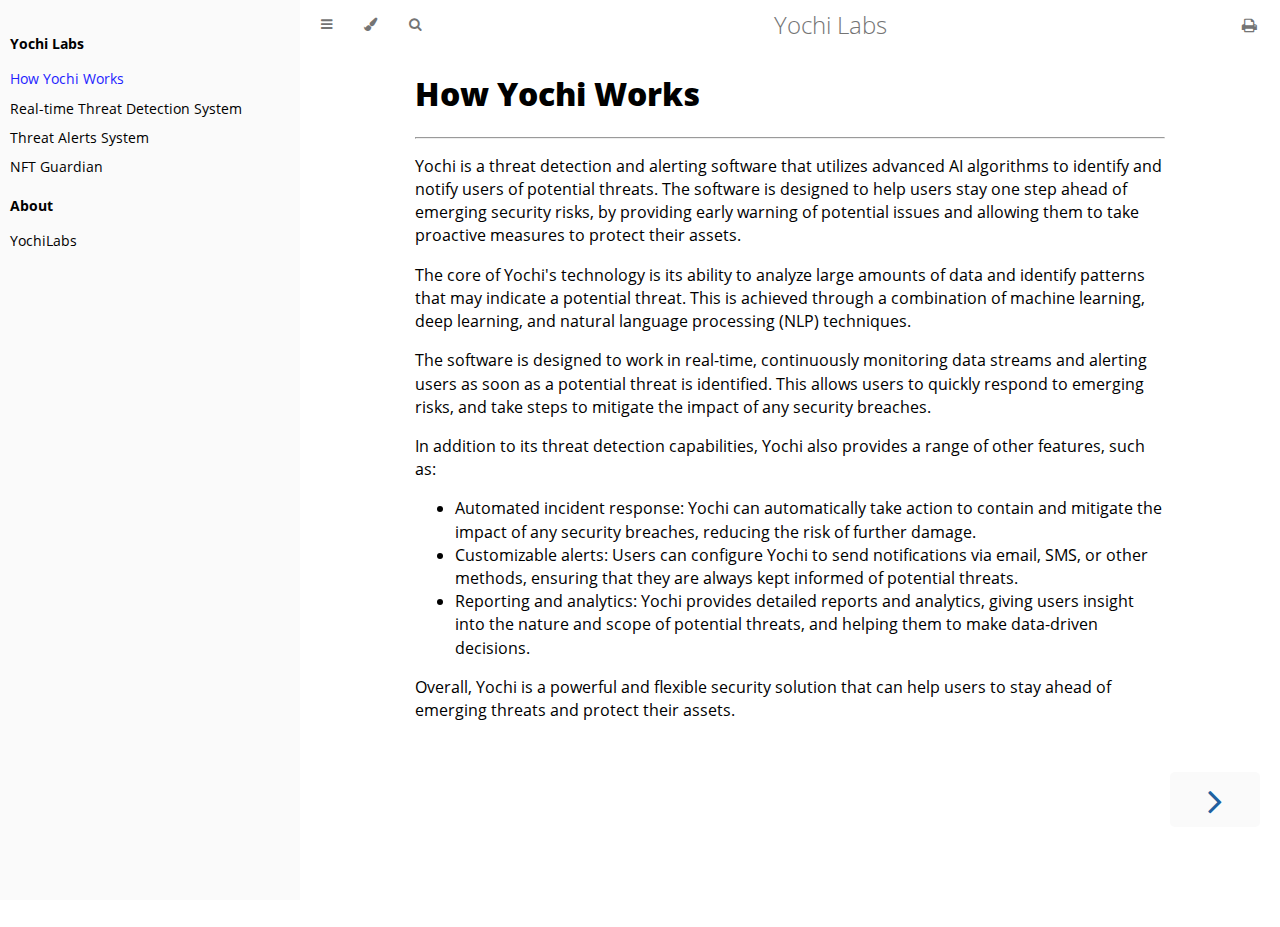
==== commit b2282517: "update config file" ====
--- a/docs/index.html
+++ b/docs/index.html
@@ -29,6 +29,7 @@
         <link rel="stylesheet" href="ayu-highlight.css">
 
         <!-- Custom theme stylesheets -->
+        <link rel="stylesheet" href="main.css">
 
     </head>
     <body>
@@ -80,7 +81,7 @@
 
         <nav id="sidebar" class="sidebar" aria-label="Table of contents">
             <div class="sidebar-scrollbox">
-                <ol class="chapter"><li class="chapter-item expanded affix "><li class="part-title">Yochi Labs</li><li class="chapter-item expanded "><a href="HowYochiWorks.html" class="active"><strong aria-hidden="true">1.</strong> How Yochi Works</a></li><li class="chapter-item expanded "><a href="ThreatDetectionSystem.html"><strong aria-hidden="true">2.</strong> Real-time Threat Detection System</a></li><li class="chapter-item expanded "><a href="ThreatAlertsSystem.html"><strong aria-hidden="true">3.</strong> Threat Alerts System</a></li><li class="chapter-item expanded "><a href="NFTGuardian.html"><strong aria-hidden="true">4.</strong> NFT Guardian</a></li><li class="chapter-item expanded affix "><li class="part-title">About</li><li class="chapter-item expanded "><a href="WhoIsYoChiLabs.html"><strong aria-hidden="true">5.</strong> YochiLabs</a></li></ol>
+                <ol class="chapter"><li class="chapter-item expanded affix "><li class="part-title">Yochi Labs</li><li class="chapter-item expanded "><a href="HowYochiWorks.html" class="active">How Yochi Works</a></li><li class="chapter-item expanded "><a href="ThreatDetectionSystem.html">Real-time Threat Detection System</a></li><li class="chapter-item expanded "><a href="ThreatAlertsSystem.html">Threat Alerts System</a></li><li class="chapter-item expanded "><a href="NFTGuardian.html">NFT Guardian</a></li><li class="chapter-item expanded affix "><li class="part-title">About</li><li class="chapter-item expanded "><a href="WhoIsYoChiLabs.html">YochiLabs</a></li></ol>
             </div>
             <div id="sidebar-resize-handle" class="sidebar-resize-handle"></div>
         </nav>
--- a/docs/main.css
+++ b/docs/main.css
@@ -0,0 +1,3 @@
+.chapter li {
+  list-style: none;
+}